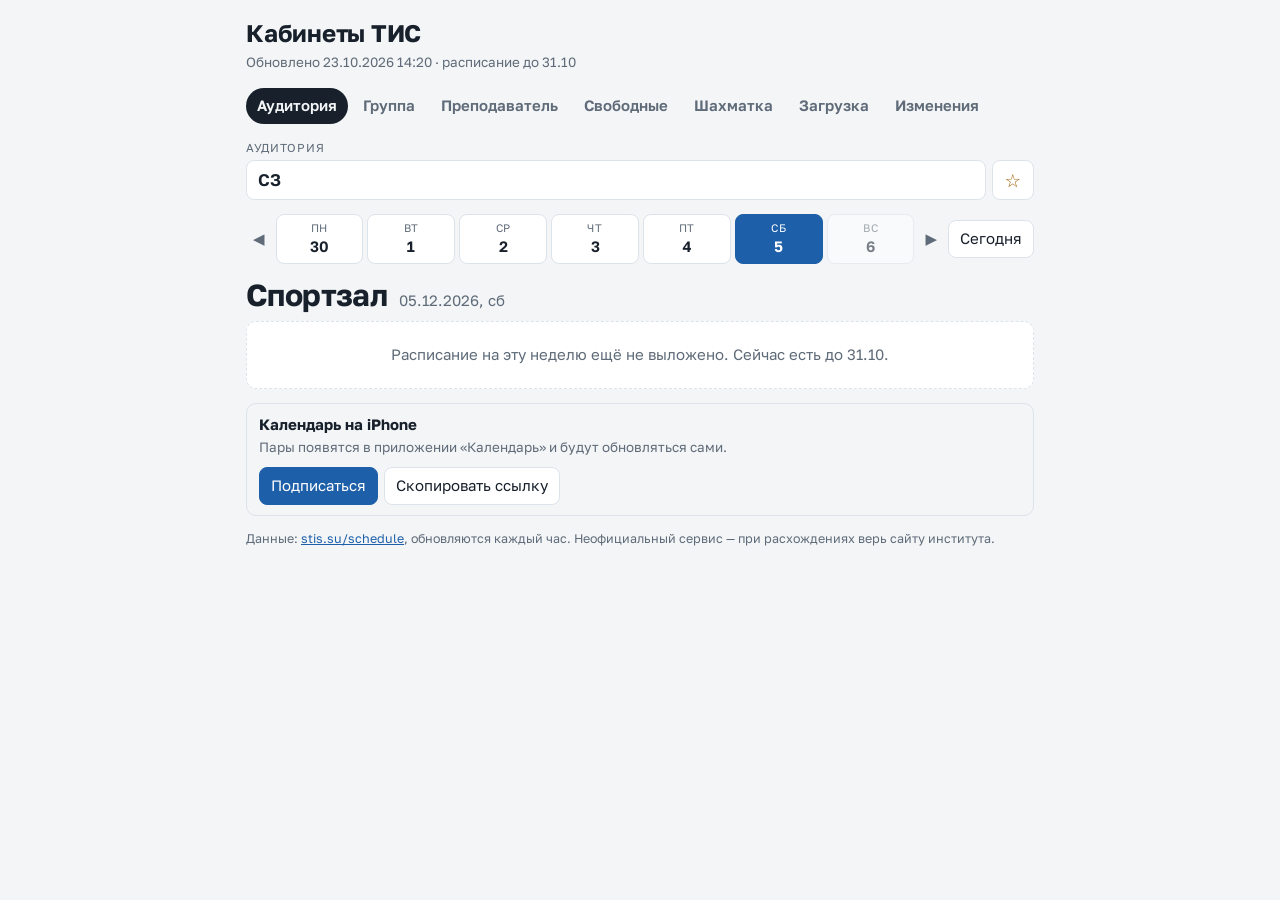
==== index.html @ 3e2d67a1 "Add files via upload" ====
<!doctype html>
<html lang="ru">
<head>
<meta charset="utf-8">
<meta name="viewport" content="width=device-width,initial-scale=1,viewport-fit=cover">
<title>Кабинеты ТИС</title>
<meta name="description" content="Расписание аудиторий, групп и преподавателей ТИС (филиал ДГТУ): свободные кабинеты, изменения, календарь.">
<meta name="apple-mobile-web-app-capable" content="yes">
<meta name="mobile-web-app-capable" content="yes">
<meta name="apple-mobile-web-app-title" content="Кабинеты">
<meta name="apple-mobile-web-app-status-bar-style" content="default">
<meta name="theme-color" content="#f3f5f7" media="(prefers-color-scheme: light)">
<meta name="theme-color" content="#0f141a" media="(prefers-color-scheme: dark)">
<link rel="apple-touch-icon" href="icon-180.png">
<link rel="icon" type="image/png" href="icon-180.png">
<link rel="manifest" href="manifest.json">
<link rel="preconnect" href="https://fonts.googleapis.com">
<link rel="stylesheet" href="https://fonts.googleapis.com/css2?family=Golos+Text:wght@400;500;600;700&family=IBM+Plex+Mono:wght@400;500&display=swap">
<link rel="stylesheet" href="style.css">
</head>
<body>
<div class="wrap">
  <header class="top">
    <div>
      <h1>Кабинеты ТИС</h1>
      <p class="sub" id="updated">Загрузка расписания…</p>
    </div>
  </header>

  <div class="install" id="install" hidden>
    <span>Добавь на экран «Домой»: <b>Поделиться</b> → <b>На экран «Домой»</b></span>
    <button class="ghost" id="installClose" aria-label="Скрыть подсказку">✕</button>
  </div>

  <nav class="tabs" id="tabs" aria-label="Режимы">
    <button data-mode="room">Аудитория</button>
    <button data-mode="group">Группа</button>
    <button data-mode="teacher">Преподаватель</button>
    <button data-mode="free">Свободные</button>
    <button data-mode="grid">Шахматка</button>
    <button data-mode="stats">Загрузка</button>
    <button data-mode="changes">Изменения <span class="badge" id="chBadge" hidden></span></button>
  </nav>

  <section class="picker" id="picker">
    <div class="field">
      <label for="q" id="qLabel">Аудитория</label>
      <div class="qrow">
        <input id="q" list="qList" autocomplete="off" spellcheck="false" placeholder="Начни вводить…">
        <datalist id="qList"></datalist>
        <button id="fav" class="star" aria-label="В избранное" title="В избранное">☆</button>
      </div>
    </div>
    <div class="favs" id="favs"></div>
  </section>

  <section class="days" id="days" aria-label="Дни недели">
    <button class="ghost arrow" id="wPrev" aria-label="Предыдущая неделя">◀</button>
    <div class="strip" id="strip"></div>
    <button class="ghost arrow" id="wNext" aria-label="Следующая неделя">▶</button>
    <button id="todayBtn">Сегодня</button>
  </section>

  <main id="view"></main>

  <section class="cal" id="cal" hidden>
    <div>
      <b>Календарь на iPhone</b>
      <p>Пары появятся в приложении «Календарь» и будут обновляться сами.</p>
    </div>
    <div class="calbtns">
      <a id="calSub" class="btn primary" href="#">Подписаться</a>
      <button id="calCopy">Скопировать ссылку</button>
    </div>
  </section>

  <footer class="foot">
    Данные: <a href="https://stis.su/schedule" target="_blank" rel="noopener">stis.su/schedule</a>, обновляются каждый час.
    Неофициальный сервис — при расхождениях верь сайту института.
  </footer>
</div>
<div class="toast" id="toast" role="status" hidden></div>
<script src="app.js"></script>
</body>
</html>
---- style.css ----
/* Layout: одна колонка-«табло»: режимы → выбор → неделя → лента пар/таблица */
:root{
  --bg:#f3f5f7; --surface:#ffffff; --fg:#17202b; --muted:#5f6b78; --line:#dde3ea;
  --accent:#1d5fa8; --accent-fg:#ffffff; --accent-soft:#e3edf8; --free:#8d98a5;
  --now:#c2410c; --now-soft:#fdeee5; --lab:#2f7d4f; --lab-soft:#e2f2e8; --warn:#a16207; --warn-soft:#fdf3d8;
  --f-body:"Golos Text",system-ui,-apple-system,"Segoe UI",Roboto,sans-serif;
  --f-mono:"IBM Plex Mono",ui-monospace,Consolas,monospace;
  color-scheme:light;
  padding-top:env(safe-area-inset-top,0px); padding-bottom:env(safe-area-inset-bottom,0px);
}
@media (prefers-color-scheme: dark){:root:not([data-theme="light"]){
  --bg:#0f141a; --surface:#171e27; --fg:#e6ebf1; --muted:#97a3b0; --line:#28323e;
  --accent:#7fb2ec; --accent-fg:#0f141a; --accent-soft:#1a2b40; --free:#5d6874;
  --now:#fb923c; --now-soft:#3a2416; --lab:#6fcf97; --lab-soft:#183324; --warn:#facc15; --warn-soft:#3a3214; color-scheme:dark}}
:root[data-theme="dark"]{
  --bg:#0f141a; --surface:#171e27; --fg:#e6ebf1; --muted:#97a3b0; --line:#28323e;
  --accent:#7fb2ec; --accent-fg:#0f141a; --accent-soft:#1a2b40; --free:#5d6874;
  --now:#fb923c; --now-soft:#3a2416; --lab:#6fcf97; --lab-soft:#183324; --warn:#facc15; --warn-soft:#3a3214; color-scheme:dark}

*{box-sizing:border-box}
html{-webkit-text-size-adjust:100%}
body{margin:0;background:var(--bg);color:var(--fg);font:15px/1.45 var(--f-body)}
[hidden]{display:none!important}
a{color:var(--accent)}
:focus-visible{outline:2px solid var(--accent);outline-offset:2px}
button,input,.btn{font:inherit;color:var(--fg);background:var(--surface);border:1px solid var(--line);border-radius:8px;padding:7px 11px}
button,.btn{cursor:pointer;text-decoration:none;display:inline-flex;align-items:center;gap:6px;white-space:nowrap}
button:hover,.btn:hover{border-color:var(--accent)}
button.ghost{background:transparent;border-color:transparent}
.btn.primary,button.primary{background:var(--accent);color:var(--accent-fg);border-color:var(--accent)}
.link{background:none;border:0;padding:0;color:var(--accent);cursor:pointer;font:inherit}
.link:hover{text-decoration:underline}

.wrap{max-width:820px;margin:0 auto;padding-block:16px 40px;padding-left:max(16px,env(safe-area-inset-left,0px));padding-right:max(16px,env(safe-area-inset-right,0px));display:flex;flex-direction:column;gap:14px}
h1{font-size:1.5rem;margin:0;letter-spacing:-.01em;text-wrap:balance}
h2{font-size:1.9rem;margin:0;letter-spacing:-.02em;line-height:1.1;text-wrap:balance}
h3{font-size:1rem;margin:0}
.sub{color:var(--muted);font-size:.84rem;margin:2px 0 0}

.install{display:flex;justify-content:space-between;align-items:center;gap:8px;background:var(--accent-soft);color:var(--fg);border-radius:10px;padding:8px 8px 8px 12px;font-size:.88rem}

.tabs{display:flex;gap:4px;overflow-x:auto;scrollbar-width:none;margin-inline:-4px;padding:2px 4px}
.tabs::-webkit-scrollbar{display:none}
.tabs button{border:0;background:transparent;color:var(--muted);font-weight:600;padding:7px 11px;border-radius:99px}
.tabs button[aria-current="page"]{background:var(--fg);color:var(--bg)}
.badge{background:var(--now);color:#fff;border-radius:99px;font-size:.7rem;padding:0 6px;line-height:1.5}

.picker{display:flex;flex-direction:column;gap:8px}
.field label{display:block;font-size:.72rem;text-transform:uppercase;letter-spacing:.06em;color:var(--muted);margin-bottom:3px}
.qrow{display:flex;gap:6px}
#q{flex:1;min-width:0;font-weight:600;font-size:1.05rem}
.star{font-size:1.15rem;padding:4px 12px;color:var(--warn)}
.favs{display:flex;flex-wrap:wrap;gap:6px}
.favs:empty{display:none}
.chipbtn{padding:4px 10px;border-radius:99px;font-size:.85rem;font-weight:500}
.chipbtn small{color:var(--muted);font-weight:400}
.chipbtn.on{background:var(--accent);color:var(--accent-fg);border-color:var(--accent)}
.chipbtn.on small{color:inherit;opacity:.75}

.days{display:flex;align-items:center;gap:4px}
.strip{flex:1;display:grid;grid-template-columns:repeat(7,1fr);gap:4px;min-width:0}
.strip button{flex-direction:column;gap:0;padding:5px 0;justify-content:center;font-variant-numeric:tabular-nums}
.strip button .w{font-size:.68rem;text-transform:uppercase;letter-spacing:.05em;color:var(--muted)}
.strip button .n{font-weight:600}
.strip button.sun{opacity:.55}
.strip button.today .n{color:var(--now)}
.strip button[aria-pressed="true"]{background:var(--accent);border-color:var(--accent);color:var(--accent-fg)}
.strip button[aria-pressed="true"] .w,.strip button[aria-pressed="true"] .n{color:inherit}
.arrow{padding:6px 6px;color:var(--muted)}

main{display:flex;flex-direction:column;gap:10px;min-width:0}
.head{display:flex;flex-wrap:wrap;align-items:baseline;gap:4px 12px}
.head .meta{color:var(--muted)}
.status{display:flex;gap:8px;flex-wrap:wrap}
.pill{display:inline-flex;align-items:center;gap:6px;font-size:.8rem;font-weight:600;padding:3px 10px;border-radius:99px;background:var(--accent-soft);color:var(--accent)}
.pill.now{background:var(--now-soft);color:var(--now)}
.pill.ok{background:var(--lab-soft);color:var(--lab)}

.list{display:flex;flex-direction:column;gap:6px}
.slot{display:grid;grid-template-columns:3rem 6.4rem 1fr;gap:4px 10px;align-items:start;background:var(--surface);border:1px solid var(--line);border-radius:10px;padding:10px 12px}
.slot.free{background:transparent;border-style:dashed;color:var(--free);padding-block:6px}
.slot.now{border-color:var(--now);box-shadow:inset 3px 0 0 var(--now)}
.slot.past:not(.now){opacity:.62}
.num{font-family:var(--f-mono);font-weight:500;font-size:1.05rem;line-height:1.1}
.num small{display:block;font-size:.62rem;color:var(--muted);letter-spacing:.05em;text-transform:uppercase}
.time{font-family:var(--f-mono);font-variant-numeric:tabular-nums;font-size:.85rem;color:var(--muted);padding-top:2px}
.body{min-width:0;display:flex;flex-direction:column;gap:3px}
.subj{font-weight:600}
.chip{display:inline-block;font-size:.68rem;font-weight:600;padding:1px 7px;border-radius:99px;background:var(--accent-soft);color:var(--accent);margin-right:6px;vertical-align:1px}
.chip.k3{background:var(--lab-soft);color:var(--lab)}
.chip.now{background:var(--now-soft);color:var(--now)}
.who{color:var(--muted);font-size:.88rem;overflow-wrap:anywhere}
.who .link{font-size:inherit}
.mono{font-family:var(--f-mono);font-size:.8rem}
.empty{padding:22px;text-align:center;color:var(--muted);background:var(--surface);border:1px dashed var(--line);border-radius:10px}

/* свободные */
.pairs{display:flex;flex-wrap:wrap;gap:6px}
.pairs button{flex-direction:column;gap:0;padding:5px 10px;font-variant-numeric:tabular-nums}
.pairs button small{font-family:var(--f-mono);font-size:.68rem;color:var(--muted)}
.pairs button[aria-pressed="true"]{background:var(--accent);color:var(--accent-fg);border-color:var(--accent)}
.pairs button[aria-pressed="true"] small{color:inherit}
.bld{display:flex;flex-direction:column;gap:6px}
.bld h3{font-size:.78rem;text-transform:uppercase;letter-spacing:.06em;color:var(--muted);font-weight:600}
.rooms{display:flex;flex-wrap:wrap;gap:6px}
.rooms button{font-family:var(--f-mono);font-weight:500;padding:6px 10px}
.rooms button.ok{background:var(--lab-soft);border-color:transparent;color:var(--lab)}
details{background:var(--surface);border:1px solid var(--line);border-radius:10px;padding:8px 12px}
details summary{cursor:pointer;font-weight:600}
.busyrow{display:grid;grid-template-columns:4.2rem 1fr;gap:10px;padding:6px 0;border-top:1px solid var(--line);font-size:.88rem}
.busyrow:first-of-type{border-top:0}

/* шахматка */
.tablewrap{overflow-x:auto;border:1px solid var(--line);border-radius:10px;background:var(--surface)}
table.grid{border-collapse:separate;border-spacing:0;width:100%;font-size:.78rem}
.grid th,.grid td{border-bottom:1px solid var(--line);padding:0;text-align:center}
.grid thead th{position:sticky;top:0;background:var(--surface);font-family:var(--f-mono);font-weight:500;padding:6px 4px;color:var(--muted)}
.grid thead th.nowcol{color:var(--now)}
.grid tbody th{position:sticky;left:0;background:var(--surface);font-family:var(--f-mono);font-weight:500;text-align:left;padding:4px 10px;white-space:nowrap;z-index:1}
.grid td button{width:100%;min-width:4.4rem;height:2.4rem;border:0;border-radius:0;background:transparent;padding:2px 4px;justify-content:center;font-size:.7rem;color:var(--muted);white-space:normal;line-height:1.15}
.grid td.busy button{background:var(--accent-soft);color:var(--accent);font-weight:600}
.grid td.busy.k3 button{background:var(--lab-soft);color:var(--lab)}
.grid td.nowcol{box-shadow:inset 2px 0 0 var(--now),inset -2px 0 0 var(--now)}
.legend{display:flex;gap:14px;flex-wrap:wrap;font-size:.8rem;color:var(--muted)}
.legend i{display:inline-block;width:12px;height:12px;border-radius:3px;vertical-align:-2px;margin-right:5px}

/* загрузка */
.tiles{display:grid;grid-template-columns:repeat(auto-fit,minmax(150px,1fr));gap:8px}
.tile{background:var(--surface);border:1px solid var(--line);border-radius:10px;padding:10px 12px}
.tile .v{font-size:1.5rem;font-weight:700;font-variant-numeric:tabular-nums;letter-spacing:-.01em}
.tile .l{font-size:.78rem;color:var(--muted)}
.bars{display:flex;flex-direction:column;gap:5px;background:var(--surface);border:1px solid var(--line);border-radius:10px;padding:10px 12px}
.bar{display:grid;grid-template-columns:4.4rem 1fr 3rem;gap:10px;align-items:center;font-size:.85rem}
.bar .name{font-family:var(--f-mono)}
.bar .track{height:10px;background:var(--bg);border-radius:99px;overflow:hidden}
.bar .fill{height:100%;background:var(--accent);border-radius:99px}
.bar .fill.hi{background:var(--now)}
.bar .fill.lo{background:var(--free)}
.bar .pct{text-align:right;font-variant-numeric:tabular-nums;color:var(--muted)}
.note{font-size:.8rem;color:var(--muted)}

/* изменения */
.chg{display:flex;flex-direction:column;gap:2px;background:var(--surface);border:1px solid var(--line);border-radius:10px;padding:9px 12px}
.chg.mine{border-color:var(--warn);box-shadow:inset 3px 0 0 var(--warn)}
.chg .when{font-size:.75rem;color:var(--muted);font-family:var(--f-mono)}
.chg .what{font-weight:600}
.chg .det{font-size:.88rem;color:var(--muted);overflow-wrap:anywhere}
.chg del{color:var(--muted)}
.chg ins{text-decoration:none;color:var(--fg);font-weight:600}

.cal{display:flex;flex-wrap:wrap;justify-content:space-between;align-items:center;gap:10px;border:1px solid var(--line);border-radius:10px;padding:10px 12px}
.cal p{margin:2px 0 0;font-size:.84rem;color:var(--muted)}
.calbtns{display:flex;gap:6px;flex-wrap:wrap}
.foot{font-size:.78rem;color:var(--muted)}
.toast{position:fixed;left:50%;transform:translateX(-50%);bottom:calc(16px + env(safe-area-inset-bottom,0px));background:var(--fg);color:var(--bg);padding:8px 14px;border-radius:99px;font-size:.88rem;z-index:20}

@media (max-width:520px){
  .slot{grid-template-columns:2.6rem 1fr}
  .slot .body{grid-column:1/-1}
  .strip button .w{font-size:.6rem}
  #todayBtn{padding:7px 8px}
  h2{font-size:1.6rem}
}
@media (prefers-reduced-motion:no-preference){.slot,.chg,.tile{transition:border-color .15s}}
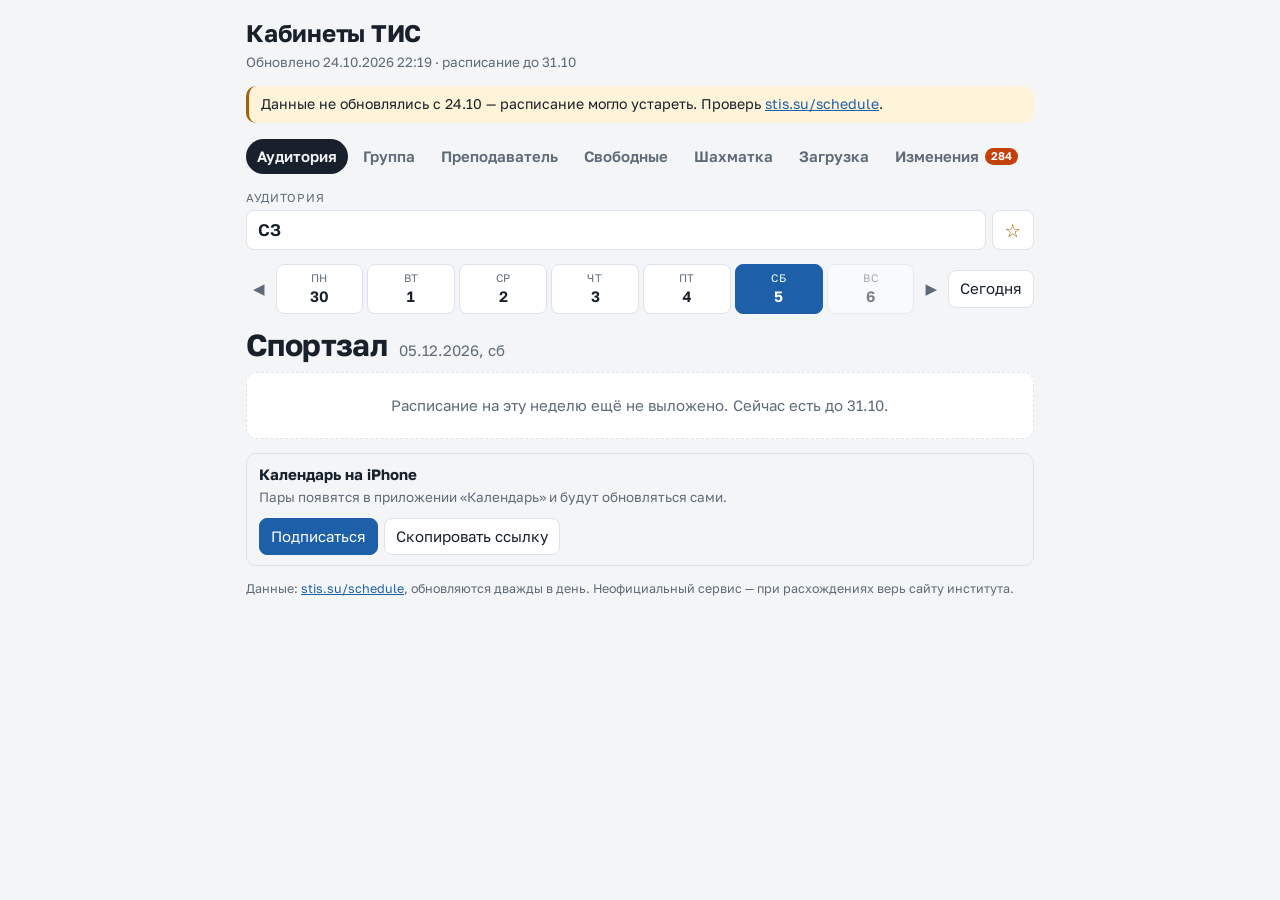
==== commit 6019d81f: "Сайт: плашка устаревания, тексты про обновление, адрес в виджете Co-Authored-By: Claude Opus 5.5 <no" ====
--- a/index.html
+++ b/index.html
@@ -26,6 +26,8 @@
       <p class="sub" id="updated">Загрузка расписания…</p>
     </div>
   </header>
+
+  <div class="stale" id="stale" role="status" hidden></div>
 
   <div class="install" id="install" hidden>
     <span>Добавь на экран «Домой»: <b>Поделиться</b> → <b>На экран «Домой»</b></span>
@@ -75,7 +77,7 @@
   </section>
 
   <footer class="foot">
-    Данные: <a href="https://stis.su/schedule" target="_blank" rel="noopener">stis.su/schedule</a>, обновляются каждый час.
+    Данные: <a href="https://stis.su/schedule" target="_blank" rel="noopener">stis.su/schedule</a>, обновляются дважды в день.
     Неофициальный сервис — при расхождениях верь сайту института.
   </footer>
 </div>
--- a/style.css
+++ b/style.css
@@ -37,6 +37,7 @@
 h3{font-size:1rem;margin:0}
 .sub{color:var(--muted);font-size:.84rem;margin:2px 0 0}
 
+.stale{background:var(--warn-soft);color:var(--fg);border-left:3px solid var(--warn);border-radius:10px;padding:8px 12px;font-size:.88rem}
 .install{display:flex;justify-content:space-between;align-items:center;gap:8px;background:var(--accent-soft);color:var(--fg);border-radius:10px;padding:8px 8px 8px 12px;font-size:.88rem}
 
 .tabs{display:flex;gap:4px;overflow-x:auto;scrollbar-width:none;margin-inline:-4px;padding:2px 4px}
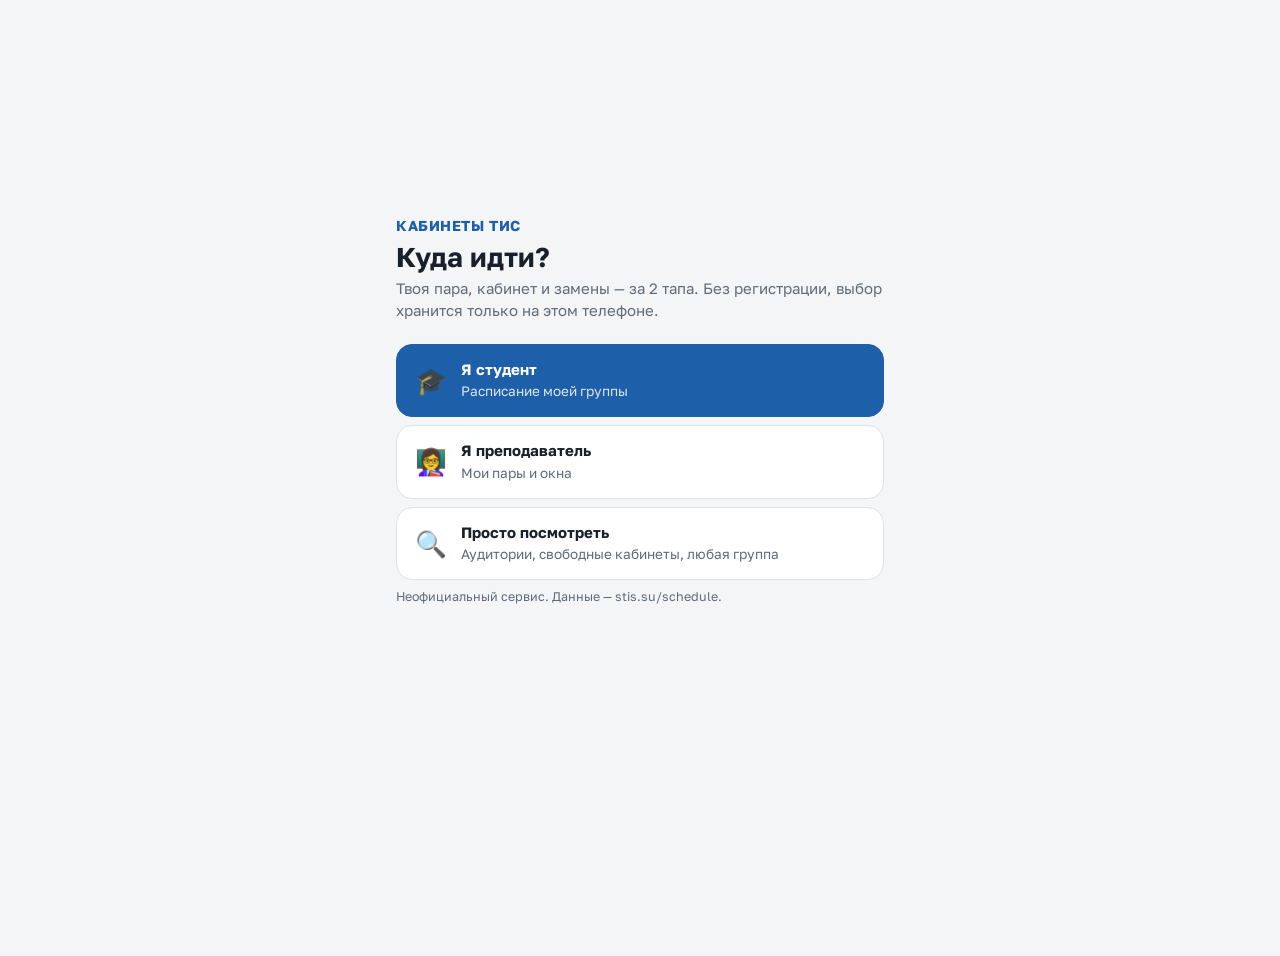
==== commit 06572cf7: "Сайт v3 «Куда идти?»: профили, «Сегодня», неделя, поиск, поделиться; загрузка убрана Co-Authored-By:" ====
--- a/index.html
+++ b/index.html
@@ -4,7 +4,7 @@
 <meta charset="utf-8">
 <meta name="viewport" content="width=device-width,initial-scale=1,viewport-fit=cover">
 <title>Кабинеты ТИС</title>
-<meta name="description" content="Расписание аудиторий, групп и преподавателей ТИС (филиал ДГТУ): свободные кабинеты, изменения, календарь.">
+<meta name="description" content="Куда идти? Расписание групп, аудиторий и преподавателей ТИС (филиал ДГТУ): пары, замены, свободные кабинеты, календарь. Неофициальный сервис.">
 <meta name="apple-mobile-web-app-capable" content="yes">
 <meta name="mobile-web-app-capable" content="yes">
 <meta name="apple-mobile-web-app-title" content="Кабинеты">
@@ -15,73 +15,13 @@
 <link rel="icon" type="image/png" href="icon-180.png">
 <link rel="manifest" href="manifest.json">
 <link rel="preconnect" href="https://fonts.googleapis.com">
-<link rel="stylesheet" href="https://fonts.googleapis.com/css2?family=Golos+Text:wght@400;500;600;700&family=IBM+Plex+Mono:wght@400;500&display=swap">
+<link rel="stylesheet" href="https://fonts.googleapis.com/css2?family=Golos+Text:wght@400;500;600;700&family=IBM+Plex+Mono:wght@400;500;600&display=swap">
 <link rel="stylesheet" href="style.css">
 </head>
 <body>
-<div class="wrap">
-  <header class="top">
-    <div>
-      <h1>Кабинеты ТИС</h1>
-      <p class="sub" id="updated">Загрузка расписания…</p>
-    </div>
-  </header>
-
-  <div class="stale" id="stale" role="status" hidden></div>
-
-  <div class="install" id="install" hidden>
-    <span>Добавь на экран «Домой»: <b>Поделиться</b> → <b>На экран «Домой»</b></span>
-    <button class="ghost" id="installClose" aria-label="Скрыть подсказку">✕</button>
-  </div>
-
-  <nav class="tabs" id="tabs" aria-label="Режимы">
-    <button data-mode="room">Аудитория</button>
-    <button data-mode="group">Группа</button>
-    <button data-mode="teacher">Преподаватель</button>
-    <button data-mode="free">Свободные</button>
-    <button data-mode="grid">Шахматка</button>
-    <button data-mode="stats">Загрузка</button>
-    <button data-mode="changes">Изменения <span class="badge" id="chBadge" hidden></span></button>
-  </nav>
-
-  <section class="picker" id="picker">
-    <div class="field">
-      <label for="q" id="qLabel">Аудитория</label>
-      <div class="qrow">
-        <input id="q" list="qList" autocomplete="off" spellcheck="false" placeholder="Начни вводить…">
-        <datalist id="qList"></datalist>
-        <button id="fav" class="star" aria-label="В избранное" title="В избранное">☆</button>
-      </div>
-    </div>
-    <div class="favs" id="favs"></div>
-  </section>
-
-  <section class="days" id="days" aria-label="Дни недели">
-    <button class="ghost arrow" id="wPrev" aria-label="Предыдущая неделя">◀</button>
-    <div class="strip" id="strip"></div>
-    <button class="ghost arrow" id="wNext" aria-label="Следующая неделя">▶</button>
-    <button id="todayBtn">Сегодня</button>
-  </section>
-
-  <main id="view"></main>
-
-  <section class="cal" id="cal" hidden>
-    <div>
-      <b>Календарь на iPhone</b>
-      <p>Пары появятся в приложении «Календарь» и будут обновляться сами.</p>
-    </div>
-    <div class="calbtns">
-      <a id="calSub" class="btn primary" href="#">Подписаться</a>
-      <button id="calCopy">Скопировать ссылку</button>
-    </div>
-  </section>
-
-  <footer class="foot">
-    Данные: <a href="https://stis.su/schedule" target="_blank" rel="noopener">stis.su/schedule</a>, обновляются дважды в день.
-    Неофициальный сервис — при расхождениях верь сайту института.
-  </footer>
-</div>
+<div class="app" id="app"><p class="empty">Загрузка расписания…</p></div>
 <div class="toast" id="toast" role="status" hidden></div>
+<nav class="tabbar" id="tabbar" aria-label="Разделы" hidden><div id="tabs"></div></nav>
 <script src="app.js"></script>
 </body>
 </html>
--- a/style.css
+++ b/style.css
@@ -1,116 +1,151 @@
-/* Layout: одна колонка-«табло»: режимы → выбор → неделя → лента пар/таблица */
+/* Layout: «моё расписание сначала» — онбординг → Сегодня / Неделя / Найти / Ещё (нижняя панель) */
 :root{
   --bg:#f3f5f7; --surface:#ffffff; --fg:#17202b; --muted:#5f6b78; --line:#dde3ea;
-  --accent:#1d5fa8; --accent-fg:#ffffff; --accent-soft:#e3edf8; --free:#8d98a5;
+  --accent:#1d5fa8; --accent-fg:#ffffff; --accent-soft:#e3edf8;
   --now:#c2410c; --now-soft:#fdeee5; --lab:#2f7d4f; --lab-soft:#e2f2e8; --warn:#a16207; --warn-soft:#fdf3d8;
   --f-body:"Golos Text",system-ui,-apple-system,"Segoe UI",Roboto,sans-serif;
   --f-mono:"IBM Plex Mono",ui-monospace,Consolas,monospace;
   color-scheme:light;
-  padding-top:env(safe-area-inset-top,0px); padding-bottom:env(safe-area-inset-bottom,0px);
 }
 @media (prefers-color-scheme: dark){:root:not([data-theme="light"]){
   --bg:#0f141a; --surface:#171e27; --fg:#e6ebf1; --muted:#97a3b0; --line:#28323e;
-  --accent:#7fb2ec; --accent-fg:#0f141a; --accent-soft:#1a2b40; --free:#5d6874;
+  --accent:#7fb2ec; --accent-fg:#0f141a; --accent-soft:#1a2b40;
   --now:#fb923c; --now-soft:#3a2416; --lab:#6fcf97; --lab-soft:#183324; --warn:#facc15; --warn-soft:#3a3214; color-scheme:dark}}
 :root[data-theme="dark"]{
   --bg:#0f141a; --surface:#171e27; --fg:#e6ebf1; --muted:#97a3b0; --line:#28323e;
-  --accent:#7fb2ec; --accent-fg:#0f141a; --accent-soft:#1a2b40; --free:#5d6874;
+  --accent:#7fb2ec; --accent-fg:#0f141a; --accent-soft:#1a2b40;
   --now:#fb923c; --now-soft:#3a2416; --lab:#6fcf97; --lab-soft:#183324; --warn:#facc15; --warn-soft:#3a3214; color-scheme:dark}
 
 *{box-sizing:border-box}
+[hidden]{display:none!important}
 html{-webkit-text-size-adjust:100%}
 body{margin:0;background:var(--bg);color:var(--fg);font:15px/1.45 var(--f-body)}
-[hidden]{display:none!important}
-a{color:var(--accent)}
-:focus-visible{outline:2px solid var(--accent);outline-offset:2px}
-button,input,.btn{font:inherit;color:var(--fg);background:var(--surface);border:1px solid var(--line);border-radius:8px;padding:7px 11px}
-button,.btn{cursor:pointer;text-decoration:none;display:inline-flex;align-items:center;gap:6px;white-space:nowrap}
-button:hover,.btn:hover{border-color:var(--accent)}
-button.ghost{background:transparent;border-color:transparent}
-.btn.primary,button.primary{background:var(--accent);color:var(--accent-fg);border-color:var(--accent)}
-.link{background:none;border:0;padding:0;color:var(--accent);cursor:pointer;font:inherit}
-.link:hover{text-decoration:underline}
+button{font:inherit;color:inherit;cursor:pointer}
+input{font:inherit}
+.mono{font-family:var(--f-mono)}
+.muted{color:var(--muted)}
+.app{max-width:520px;margin:0 auto;padding:12px 16px calc(84px + env(safe-area-inset-bottom,0px))}
 
-.wrap{max-width:820px;margin:0 auto;padding-block:16px 40px;padding-left:max(16px,env(safe-area-inset-left,0px));padding-right:max(16px,env(safe-area-inset-right,0px));display:flex;flex-direction:column;gap:14px}
-h1{font-size:1.5rem;margin:0;letter-spacing:-.01em;text-wrap:balance}
-h2{font-size:1.9rem;margin:0;letter-spacing:-.02em;line-height:1.1;text-wrap:balance}
-h3{font-size:1rem;margin:0}
-.sub{color:var(--muted);font-size:.84rem;margin:2px 0 0}
+/* шапка с профилями */
+.top{display:flex;align-items:center;gap:8px;margin:4px 0 12px}
+.profiles{display:flex;gap:6px;overflow-x:auto;scrollbar-width:none;flex:1;min-width:0}
+.profiles::-webkit-scrollbar{display:none}
+.prof{flex:none;border:1px solid var(--line);background:var(--surface);border-radius:99px;padding:6px 12px;font-weight:600;font-size:.88rem;white-space:nowrap}
+.prof small{font-weight:400;color:var(--muted);margin-left:4px}
+.prof[aria-pressed="true"]{background:var(--fg);color:var(--bg);border-color:var(--fg)}
+.prof[aria-pressed="true"] small{color:inherit;opacity:.7}
+.prof.add{color:var(--accent);border-style:dashed}
 
-.stale{background:var(--warn-soft);color:var(--fg);border-left:3px solid var(--warn);border-radius:10px;padding:8px 12px;font-size:.88rem}
-.install{display:flex;justify-content:space-between;align-items:center;gap:8px;background:var(--accent-soft);color:var(--fg);border-radius:10px;padding:8px 8px 8px 12px;font-size:.88rem}
+/* карточка «сейчас / следующая» */
+.hero{background:var(--accent);color:var(--accent-fg);border-radius:20px;padding:16px 18px;margin-bottom:14px}
+.hero.now{background:var(--now)}
+.hero.calm{background:var(--surface);color:var(--fg);border:1px solid var(--line)}
+.hero .lbl{font-size:.8rem;font-weight:600;text-transform:uppercase;letter-spacing:.06em;opacity:.85}
+.hero .room{font-family:var(--f-mono);font-size:2.6rem;font-weight:600;line-height:1.1;margin:6px 0 2px}
+.hero .subj{font-size:1.05rem;font-weight:600;line-height:1.3}
+.hero .meta{font-size:.88rem;opacity:.85;margin-top:4px}
+.hero .bar{height:6px;background:color-mix(in srgb,currentColor 25%,transparent);border-radius:99px;margin-top:12px;overflow:hidden}
+.hero .bar i{display:block;height:100%;background:currentColor;border-radius:99px}
 
-.tabs{display:flex;gap:4px;overflow-x:auto;scrollbar-width:none;margin-inline:-4px;padding:2px 4px}
-.tabs::-webkit-scrollbar{display:none}
-.tabs button{border:0;background:transparent;color:var(--muted);font-weight:600;padding:7px 11px;border-radius:99px}
-.tabs button[aria-current="page"]{background:var(--fg);color:var(--bg)}
-.badge{background:var(--now);color:#fff;border-radius:99px;font-size:.7rem;padding:0 6px;line-height:1.5}
+/* дни */
+.days{display:grid;grid-template-columns:28px repeat(6,1fr) 28px;gap:4px;align-items:center;margin-bottom:12px}
+.days button{border:0;background:none;padding:6px 0;border-radius:12px;display:flex;flex-direction:column;align-items:center;line-height:1.15}
+.days .w{font-size:.7rem;color:var(--muted);text-transform:uppercase}
+.days .n{font-weight:700;font-size:1.05rem}
+.days button.today .n{color:var(--accent)}
+.days button[aria-pressed="true"]{background:var(--fg);color:var(--bg)}
+.days button[aria-pressed="true"] .w,.days button[aria-pressed="true"] .n{color:inherit}
+.days button.has::after{content:"";width:4px;height:4px;border-radius:50%;background:currentColor;opacity:.5;margin-top:3px}
+.days.sticky{position:sticky;top:0;z-index:3;background:var(--bg);margin:0 -16px 12px;padding:6px 16px}
+.back{flex:none;border:0;background:none;color:var(--accent);font-weight:600;padding:6px 4px 6px 0;font-size:.95rem}
+.days .arr{color:var(--muted);font-size:1.1rem}
 
-.picker{display:flex;flex-direction:column;gap:8px}
-.field label{display:block;font-size:.72rem;text-transform:uppercase;letter-spacing:.06em;color:var(--muted);margin-bottom:3px}
-.qrow{display:flex;gap:6px}
-#q{flex:1;min-width:0;font-weight:600;font-size:1.05rem}
-.star{font-size:1.15rem;padding:4px 12px;color:var(--warn)}
-.favs{display:flex;flex-wrap:wrap;gap:6px}
-.favs:empty{display:none}
-.chipbtn{padding:4px 10px;border-radius:99px;font-size:.85rem;font-weight:500}
-.chipbtn small{color:var(--muted);font-weight:400}
-.chipbtn.on{background:var(--accent);color:var(--accent-fg);border-color:var(--accent)}
-.chipbtn.on small{color:inherit;opacity:.75}
+h2{font-size:1.15rem;margin:4px 0 10px}
+h3{font-size:.8rem;text-transform:uppercase;letter-spacing:.06em;color:var(--muted);margin:18px 0 8px}
 
-.days{display:flex;align-items:center;gap:4px}
-.strip{flex:1;display:grid;grid-template-columns:repeat(7,1fr);gap:4px;min-width:0}
-.strip button{flex-direction:column;gap:0;padding:5px 0;justify-content:center;font-variant-numeric:tabular-nums}
-.strip button .w{font-size:.68rem;text-transform:uppercase;letter-spacing:.05em;color:var(--muted)}
-.strip button .n{font-weight:600}
-.strip button.sun{opacity:.55}
-.strip button.today .n{color:var(--now)}
-.strip button[aria-pressed="true"]{background:var(--accent);border-color:var(--accent);color:var(--accent-fg)}
-.strip button[aria-pressed="true"] .w,.strip button[aria-pressed="true"] .n{color:inherit}
-.arrow{padding:6px 6px;color:var(--muted)}
-
-main{display:flex;flex-direction:column;gap:10px;min-width:0}
-.head{display:flex;flex-wrap:wrap;align-items:baseline;gap:4px 12px}
-.head .meta{color:var(--muted)}
-.status{display:flex;gap:8px;flex-wrap:wrap}
-.pill{display:inline-flex;align-items:center;gap:6px;font-size:.8rem;font-weight:600;padding:3px 10px;border-radius:99px;background:var(--accent-soft);color:var(--accent)}
-.pill.now{background:var(--now-soft);color:var(--now)}
-.pill.ok{background:var(--lab-soft);color:var(--lab)}
-
-.list{display:flex;flex-direction:column;gap:6px}
-.slot{display:grid;grid-template-columns:3rem 6.4rem 1fr;gap:4px 10px;align-items:start;background:var(--surface);border:1px solid var(--line);border-radius:10px;padding:10px 12px}
-.slot.free{background:transparent;border-style:dashed;color:var(--free);padding-block:6px}
-.slot.now{border-color:var(--now);box-shadow:inset 3px 0 0 var(--now)}
-.slot.past:not(.now){opacity:.62}
-.num{font-family:var(--f-mono);font-weight:500;font-size:1.05rem;line-height:1.1}
-.num small{display:block;font-size:.62rem;color:var(--muted);letter-spacing:.05em;text-transform:uppercase}
-.time{font-family:var(--f-mono);font-variant-numeric:tabular-nums;font-size:.85rem;color:var(--muted);padding-top:2px}
-.body{min-width:0;display:flex;flex-direction:column;gap:3px}
-.subj{font-weight:600}
+/* пары */
+.lesson{display:grid;grid-template-columns:52px 1fr;gap:10px;margin-bottom:8px}
+.lesson .t{font-family:var(--f-mono);font-size:.82rem;text-align:right;padding-top:12px;line-height:1.25}
+.lesson .t b{display:block;font-size:.95rem}
+.card{background:var(--surface);border:1px solid var(--line);border-radius:14px;padding:10px 12px;min-width:0}
+.card .s{font-weight:600;line-height:1.3}
+.card .who{font-size:.85rem;color:var(--muted);margin-top:3px}
+.card .r{font-family:var(--f-mono);font-weight:600;color:var(--fg)}
+.lesson.past{opacity:.5}
+.lesson.cur .card{border-color:var(--now);box-shadow:inset 3px 0 0 var(--now)}
+.lesson.cancel .card{background:transparent;border-style:dashed}
+.lesson.cancel .s{text-decoration:line-through;color:var(--muted)}
 .chip{display:inline-block;font-size:.68rem;font-weight:600;padding:1px 7px;border-radius:99px;background:var(--accent-soft);color:var(--accent);margin-right:6px;vertical-align:1px}
 .chip.k3{background:var(--lab-soft);color:var(--lab)}
-.chip.now{background:var(--now-soft);color:var(--now)}
-.who{color:var(--muted);font-size:.88rem;overflow-wrap:anywhere}
-.who .link{font-size:inherit}
-.mono{font-family:var(--f-mono);font-size:.8rem}
-.empty{padding:22px;text-align:center;color:var(--muted);background:var(--surface);border:1px dashed var(--line);border-radius:10px}
+.chip.chg{background:var(--warn-soft);color:var(--warn)}
+.chip.nw{background:var(--now-soft);color:var(--now)}
+.gap{margin:2px 0 10px 62px;font-size:.8rem;color:var(--muted);display:flex;align-items:center;gap:8px}
+.gap::before{content:"";flex:none;width:18px;border-top:1px dashed var(--muted)}
+.empty{background:var(--surface);border:1px dashed var(--line);border-radius:14px;padding:22px 16px;text-align:center;color:var(--muted)}
+.link{background:none;border:0;padding:0;color:var(--accent);font:inherit}
 
-/* свободные */
-.pairs{display:flex;flex-wrap:wrap;gap:6px}
-.pairs button{flex-direction:column;gap:0;padding:5px 10px;font-variant-numeric:tabular-nums}
-.pairs button small{font-family:var(--f-mono);font-size:.68rem;color:var(--muted)}
-.pairs button[aria-pressed="true"]{background:var(--accent);color:var(--accent-fg);border-color:var(--accent)}
+/* неделя */
+.wday{background:var(--surface);border:1px solid var(--line);border-radius:14px;padding:10px 12px;margin-bottom:8px}
+.wday.today{border-color:var(--accent)}
+.wday .hd{display:flex;justify-content:space-between;align-items:baseline;font-weight:700;margin-bottom:4px;background:none;border:0;padding:0;width:100%;text-align:left}
+.wday .hd span{font-weight:400;font-size:.8rem;color:var(--muted)}
+.wrow{display:grid;grid-template-columns:18px 44px 1fr auto;gap:8px;font-size:.88rem;padding:3px 0;align-items:baseline}
+.wrow .p{color:var(--muted);font-family:var(--f-mono)}
+.wrow .tm{font-family:var(--f-mono);color:var(--muted);font-size:.8rem}
+.wrow .sj{white-space:nowrap;overflow:hidden;text-overflow:ellipsis}
+.wrow .rm{font-family:var(--f-mono);font-weight:600}
+
+/* поиск */
+.search{display:flex;gap:8px;margin-bottom:12px}
+.search input{flex:1;min-width:0;border:1px solid var(--line);background:var(--surface);color:var(--fg);border-radius:12px;padding:12px 14px;font-size:1rem}
+.res{display:flex;flex-direction:column;gap:6px}
+.res button{display:flex;justify-content:space-between;gap:8px;text-align:left;background:var(--surface);border:1px solid var(--line);border-radius:12px;padding:10px 12px}
+.res button small{color:var(--muted);flex:none}
+.big{display:flex;align-items:center;gap:12px;width:100%;text-align:left;background:var(--surface);border:1px solid var(--line);border-radius:16px;padding:14px 16px;margin-bottom:8px}
+.big .ic{font-size:1.6rem;flex:none;width:36px;text-align:center}
+.big b{display:block}
+.big span{font-size:.85rem;color:var(--muted)}
+.big.primary{background:var(--accent);color:var(--accent-fg);border-color:var(--accent)}
+.big.primary span{color:inherit;opacity:.85}
+.pairs{display:flex;gap:6px;overflow-x:auto;scrollbar-width:none;margin-bottom:10px}
+.pairs button{flex:none;border:1px solid var(--line);background:var(--surface);border-radius:12px;padding:6px 12px;font-size:.85rem;line-height:1.2;text-align:center}
+.pairs button small{display:block;color:var(--muted);font-family:var(--f-mono);font-size:.72rem}
+.pairs button[aria-pressed="true"]{background:var(--fg);color:var(--bg);border-color:var(--fg)}
 .pairs button[aria-pressed="true"] small{color:inherit}
-.bld{display:flex;flex-direction:column;gap:6px}
-.bld h3{font-size:.78rem;text-transform:uppercase;letter-spacing:.06em;color:var(--muted);font-weight:600}
-.rooms{display:flex;flex-wrap:wrap;gap:6px}
-.rooms button{font-family:var(--f-mono);font-weight:500;padding:6px 10px}
-.rooms button.ok{background:var(--lab-soft);border-color:transparent;color:var(--lab)}
-details{background:var(--surface);border:1px solid var(--line);border-radius:10px;padding:8px 12px}
-details summary{cursor:pointer;font-weight:600}
-.busyrow{display:grid;grid-template-columns:4.2rem 1fr;gap:10px;padding:6px 0;border-top:1px solid var(--line);font-size:.88rem}
-.busyrow:first-of-type{border-top:0}
+.rooms{display:grid;grid-template-columns:repeat(auto-fill,minmax(96px,1fr));gap:6px}
+.rooms button{background:var(--lab-soft);color:var(--fg);border:1px solid transparent;border-radius:12px;padding:8px 10px;text-align:left}
+.rooms button b{font-family:var(--f-mono);display:block}
+.rooms button small{color:var(--muted);font-size:.75rem}
+.viewing{display:flex;align-items:center;gap:8px;background:var(--accent-soft);border-radius:12px;padding:8px 10px 8px 14px;margin-bottom:12px;font-size:.9rem}
+.viewing b{flex:1;min-width:0;overflow:hidden;text-overflow:ellipsis;white-space:nowrap}
+.btn{border:1px solid var(--line);background:var(--surface);border-radius:10px;padding:6px 12px;font-weight:600;font-size:.85rem}
+.btn.primary{background:var(--accent);border-color:var(--accent);color:var(--accent-fg)}
 
+/* изменения */
+.chg{background:var(--surface);border:1px solid var(--line);border-radius:12px;padding:10px 12px;margin-bottom:6px;font-size:.88rem}
+.chg .w{font-size:.78rem;color:var(--muted)}
+.chg del{color:var(--muted)}
+.chg ins{text-decoration:none;font-weight:600}
+
+/* онбординг */
+.onb{min-height:calc(100vh - 40px);display:flex;flex-direction:column;justify-content:center;padding-bottom:40px}
+.brand{font-weight:700;color:var(--accent);font-size:.9rem;letter-spacing:.04em;text-transform:uppercase;margin-bottom:4px}
+.onb h1{font-size:1.7rem;line-height:1.15;margin:0 0 6px}
+.onb p{color:var(--muted);margin:0 0 22px}
+
+/* нижняя панель */
+.tabbar{position:fixed;z-index:10;left:0;right:0;bottom:0;background:color-mix(in srgb,var(--surface) 92%,transparent);backdrop-filter:blur(10px);border-top:1px solid var(--line);padding:6px 8px calc(6px + env(safe-area-inset-bottom,0px));display:flex;justify-content:center}
+.tabbar div{display:grid;grid-template-columns:repeat(4,1fr);max-width:520px;width:100%}
+.tabbar button{border:0;background:none;display:flex;flex-direction:column;align-items:center;gap:2px;padding:6px 0;font-size:.72rem;color:var(--muted);position:relative}
+.tabbar button .i{font-size:1.25rem;line-height:1}
+.tabbar button[aria-current="page"]{color:var(--accent);font-weight:600}
+.tabbar .dot{position:absolute;top:4px;left:calc(50% + 8px);background:var(--now);color:#fff;border-radius:99px;font-size:.62rem;padding:0 5px;font-weight:700}
+.hrow{display:flex;align-items:center;justify-content:space-between;gap:8px}
+.hrow h2{margin:4px 0 10px}
+.btn.share{color:var(--accent)}
+.toast{position:fixed;left:50%;bottom:calc(76px + env(safe-area-inset-bottom,0px));transform:translateX(-50%);background:var(--fg);color:var(--bg);padding:8px 14px;border-radius:12px;font-size:.88rem;z-index:5;max-width:calc(100% - 32px)}
+.foot{font-size:.78rem;color:var(--muted);margin-top:20px}
+.demo{font-size:.75rem;color:var(--muted);text-align:center;margin:-4px 0 10px}
 /* шахматка */
 .tablewrap{overflow-x:auto;border:1px solid var(--line);border-radius:10px;background:var(--surface)}
 table.grid{border-collapse:separate;border-spacing:0;width:100%;font-size:.78rem}
@@ -124,42 +159,7 @@
 .grid td.nowcol{box-shadow:inset 2px 0 0 var(--now),inset -2px 0 0 var(--now)}
 .legend{display:flex;gap:14px;flex-wrap:wrap;font-size:.8rem;color:var(--muted)}
 .legend i{display:inline-block;width:12px;height:12px;border-radius:3px;vertical-align:-2px;margin-right:5px}
-
-/* загрузка */
-.tiles{display:grid;grid-template-columns:repeat(auto-fit,minmax(150px,1fr));gap:8px}
-.tile{background:var(--surface);border:1px solid var(--line);border-radius:10px;padding:10px 12px}
-.tile .v{font-size:1.5rem;font-weight:700;font-variant-numeric:tabular-nums;letter-spacing:-.01em}
-.tile .l{font-size:.78rem;color:var(--muted)}
-.bars{display:flex;flex-direction:column;gap:5px;background:var(--surface);border:1px solid var(--line);border-radius:10px;padding:10px 12px}
-.bar{display:grid;grid-template-columns:4.4rem 1fr 3rem;gap:10px;align-items:center;font-size:.85rem}
-.bar .name{font-family:var(--f-mono)}
-.bar .track{height:10px;background:var(--bg);border-radius:99px;overflow:hidden}
-.bar .fill{height:100%;background:var(--accent);border-radius:99px}
-.bar .fill.hi{background:var(--now)}
-.bar .fill.lo{background:var(--free)}
-.bar .pct{text-align:right;font-variant-numeric:tabular-nums;color:var(--muted)}
 .note{font-size:.8rem;color:var(--muted)}
-
-/* изменения */
-.chg{display:flex;flex-direction:column;gap:2px;background:var(--surface);border:1px solid var(--line);border-radius:10px;padding:9px 12px}
-.chg.mine{border-color:var(--warn);box-shadow:inset 3px 0 0 var(--warn)}
-.chg .when{font-size:.75rem;color:var(--muted);font-family:var(--f-mono)}
-.chg .what{font-weight:600}
-.chg .det{font-size:.88rem;color:var(--muted);overflow-wrap:anywhere}
-.chg del{color:var(--muted)}
-.chg ins{text-decoration:none;color:var(--fg);font-weight:600}
-
-.cal{display:flex;flex-wrap:wrap;justify-content:space-between;align-items:center;gap:10px;border:1px solid var(--line);border-radius:10px;padding:10px 12px}
-.cal p{margin:2px 0 0;font-size:.84rem;color:var(--muted)}
-.calbtns{display:flex;gap:6px;flex-wrap:wrap}
-.foot{font-size:.78rem;color:var(--muted)}
-.toast{position:fixed;left:50%;transform:translateX(-50%);bottom:calc(16px + env(safe-area-inset-bottom,0px));background:var(--fg);color:var(--bg);padding:8px 14px;border-radius:99px;font-size:.88rem;z-index:20}
-
-@media (max-width:520px){
-  .slot{grid-template-columns:2.6rem 1fr}
-  .slot .body{grid-column:1/-1}
-  .strip button .w{font-size:.6rem}
-  #todayBtn{padding:7px 8px}
-  h2{font-size:1.6rem}
-}
-@media (prefers-reduced-motion:no-preference){.slot,.chg,.tile{transition:border-color .15s}}
+.stale{background:var(--warn-soft);color:var(--fg);border-left:3px solid var(--warn);border-radius:10px;padding:8px 12px;font-size:.88rem;margin-bottom:12px}
+.install{display:flex;justify-content:space-between;align-items:center;gap:8px;background:var(--accent-soft);border-radius:12px;padding:8px 8px 8px 12px;font-size:.88rem;margin-bottom:12px}
+.install button{border:0;background:none;color:var(--muted);font-size:1rem;padding:4px 8px}
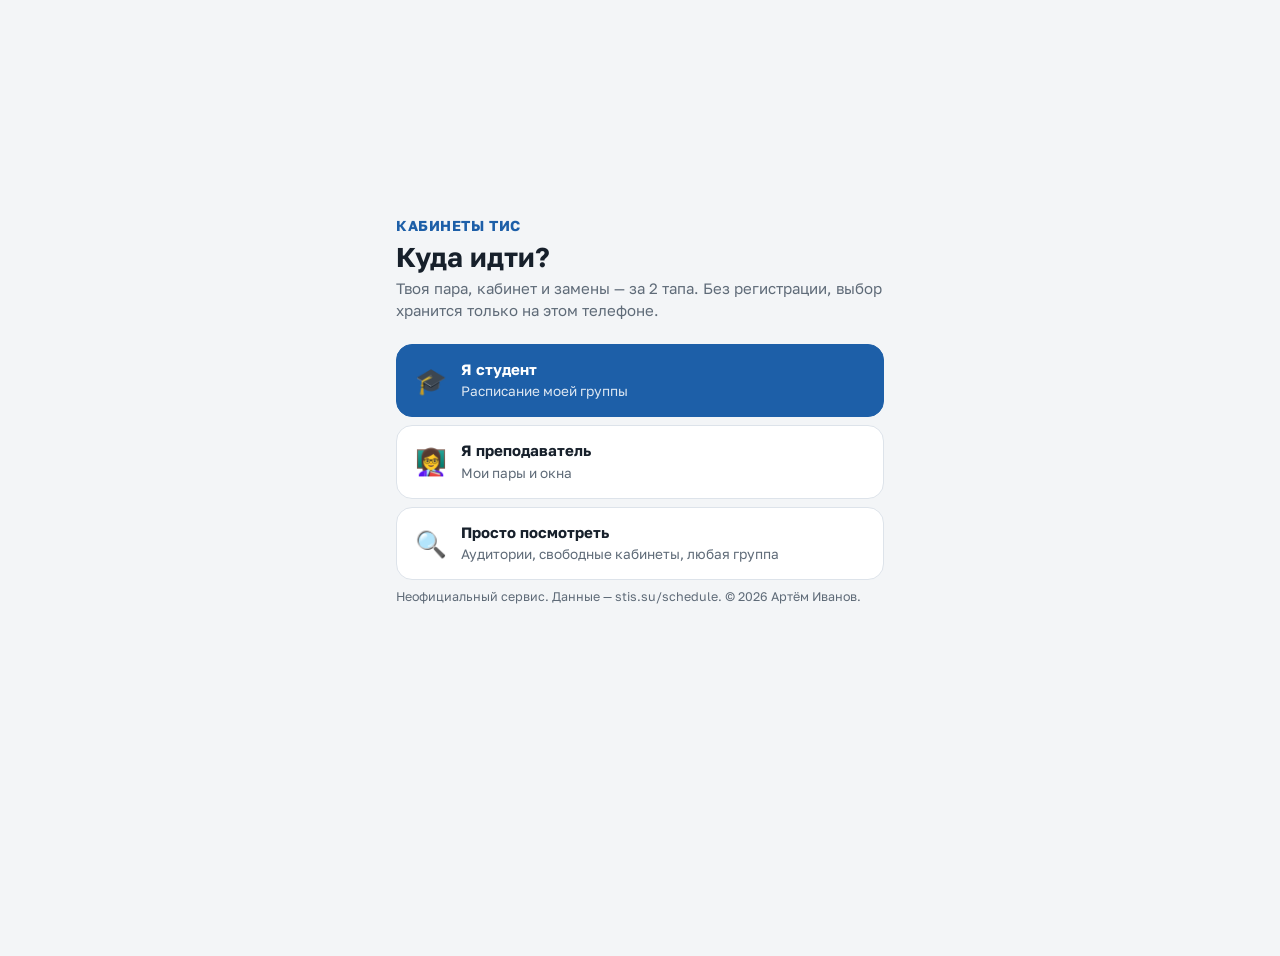
==== commit 0ea26c90: "Авторское право: LICENSE (все права защищены), © в файлах и подвале сайта Co-Authored-By: Claude Opu" ====
--- a/index.html
+++ b/index.html
@@ -1,9 +1,11 @@
 <!doctype html>
+<!-- © 2026 Артём Иванов. Все права защищены. Копирование, изменение и распространение без письменного разрешения автора запрещены (см. LICENSE). -->
 <html lang="ru">
 <head>
 <meta charset="utf-8">
 <meta name="viewport" content="width=device-width,initial-scale=1,viewport-fit=cover">
 <title>Кабинеты ТИС</title>
+<meta name="author" content="Артём Иванов">
 <meta name="description" content="Куда идти? Расписание групп, аудиторий и преподавателей ТИС (филиал ДГТУ): пары, замены, свободные кабинеты, календарь. Неофициальный сервис.">
 <meta name="apple-mobile-web-app-capable" content="yes">
 <meta name="mobile-web-app-capable" content="yes">
--- a/style.css
+++ b/style.css
@@ -1,3 +1,5 @@
+/* © 2026 Артём Иванов. Все права защищены.
+   Копирование, изменение и распространение без письменного разрешения автора запрещены (см. LICENSE). */
 /* Layout: «моё расписание сначала» — онбординг → Сегодня / Неделя / Найти / Ещё (нижняя панель) */
 :root{
   --bg:#f3f5f7; --surface:#ffffff; --fg:#17202b; --muted:#5f6b78; --line:#dde3ea;
@@ -27,14 +29,20 @@
 .app{max-width:520px;margin:0 auto;padding:12px 16px calc(84px + env(safe-area-inset-bottom,0px))}
 
 /* шапка с профилями */
-.top{display:flex;align-items:center;gap:8px;margin:4px 0 12px}
-.profiles{display:flex;gap:6px;overflow-x:auto;scrollbar-width:none;flex:1;min-width:0}
-.profiles::-webkit-scrollbar{display:none}
-.prof{flex:none;border:1px solid var(--line);background:var(--surface);border-radius:99px;padding:6px 12px;font-weight:600;font-size:.88rem;white-space:nowrap}
-.prof small{font-weight:400;color:var(--muted);margin-left:4px}
-.prof[aria-pressed="true"]{background:var(--fg);color:var(--bg);border-color:var(--fg)}
-.prof[aria-pressed="true"] small{color:inherit;opacity:.7}
-.prof.add{color:var(--accent);border-style:dashed}
+.top{display:flex;align-items:center;gap:8px;margin:4px 0 10px;position:relative}
+.who-btn{flex:1;min-width:0;border:0;background:none;padding:2px 0;text-align:left;display:flex;flex-direction:column;line-height:1.2}
+.who-btn .nm{display:flex;align-items:center;gap:6px;min-width:0}
+.who-btn b{font-size:1.35rem;white-space:nowrap;overflow:hidden;text-overflow:ellipsis}
+.who-btn .caret{color:var(--muted);font-size:.9rem;transition:transform .15s}
+.who-btn[aria-expanded="true"] .caret{transform:rotate(180deg)}
+.who-btn small{color:var(--muted);font-size:.8rem}
+.scrim{position:fixed;inset:0;z-index:19}
+.menu{position:absolute;z-index:20;top:calc(100% + 4px);left:0;right:0;background:var(--surface);border:1px solid var(--line);border-radius:14px;padding:6px;box-shadow:0 10px 30px rgb(0 0 0 / .18);display:flex;flex-direction:column;gap:2px}
+.menu button{display:flex;justify-content:space-between;align-items:baseline;gap:8px;border:0;background:none;border-radius:10px;padding:10px 12px;text-align:left}
+.menu button small{color:var(--muted)}
+.menu button[aria-checked="true"]{background:var(--accent-soft)}
+.menu button[aria-checked="true"] b::before{content:"✓ ";color:var(--accent)}
+.menu button.add{color:var(--accent);font-weight:600;font-size:.9rem}
 
 /* карточка «сейчас / следующая» */
 .hero{background:var(--accent);color:var(--accent-fg);border-radius:20px;padding:16px 18px;margin-bottom:14px}
@@ -42,6 +50,7 @@
 .hero.calm{background:var(--surface);color:var(--fg);border:1px solid var(--line)}
 .hero .lbl{font-size:.8rem;font-weight:600;text-transform:uppercase;letter-spacing:.06em;opacity:.85}
 .hero .room{font-family:var(--f-mono);font-size:2.6rem;font-weight:600;line-height:1.1;margin:6px 0 2px}
+.hero .room.sm{font-size:1.6rem}
 .hero .subj{font-size:1.05rem;font-weight:600;line-height:1.3}
 .hero .meta{font-size:.88rem;opacity:.85;margin-top:4px}
 .hero .bar{height:6px;background:color-mix(in srgb,currentColor 25%,transparent);border-radius:99px;margin-top:12px;overflow:hidden}
@@ -67,10 +76,30 @@
 .lesson{display:grid;grid-template-columns:52px 1fr;gap:10px;margin-bottom:8px}
 .lesson .t{font-family:var(--f-mono);font-size:.82rem;text-align:right;padding-top:12px;line-height:1.25}
 .lesson .t b{display:block;font-size:.95rem}
-.card{background:var(--surface);border:1px solid var(--line);border-radius:14px;padding:10px 12px;min-width:0}
+.lesson .t .left{display:block;margin-top:4px;color:var(--now);font-weight:600;font-size:.72rem}
+.card{background:var(--surface);border:1px solid var(--line);border-radius:14px;padding:10px 12px;min-width:0;display:flex;gap:10px;align-items:flex-start}
+.card .main{flex:1;min-width:0}
 .card .s{font-weight:600;line-height:1.3}
 .card .who{font-size:.85rem;color:var(--muted);margin-top:3px}
-.card .r{font-family:var(--f-mono);font-weight:600;color:var(--fg)}
+/* колонка «куда» справа, как на табло */
+.card .rt{flex:none;max-width:40%;font-family:var(--f-mono);font-weight:600;font-size:1.15rem;line-height:1.3;color:var(--accent);text-align:right;overflow-wrap:anywhere}
+.card .rt.sm{font-size:.9rem}
+.lesson.cancel .rt{color:var(--muted);text-decoration:line-through}
+.card .gs{display:flex;flex-wrap:wrap;gap:4px;margin-top:6px}
+.card .gs span{font-size:.74rem;font-weight:600;padding:1px 7px;border-radius:6px;background:var(--bg);border:1px solid var(--line);white-space:nowrap}
+/* таймлайн студента: линия заполняется по времени */
+.tl .lesson{grid-template-columns:52px 12px 1fr;gap:8px}
+.tl .rail{position:relative;margin-bottom:-8px}
+.tl .rail::before,.tl .rail i{content:"";position:absolute;left:5px;width:2px;top:0;bottom:0;background:var(--line);border-radius:2px}
+.tl .rail i{bottom:auto;background:var(--accent);transition:height .4s}
+.tl .rail::after{content:"";position:absolute;left:0;top:14px;width:12px;height:12px;border-radius:50%;background:var(--bg);border:2px solid var(--line);box-sizing:border-box}
+.tl .rail.on::after{background:var(--accent);border-color:var(--accent)}
+.tl .rail.now::after{background:var(--now);border-color:var(--now);box-shadow:0 0 0 4px var(--now-soft)}
+.tl .lesson:last-child .rail{margin-bottom:0}
+.tl .lesson.cancel .rail::after{border-style:dashed}
+.tl .gap{position:relative;margin-left:0;padding-left:80px;margin-bottom:8px;margin-top:0;padding-top:2px;padding-bottom:10px}
+.tl .gap::after{content:"";position:absolute;left:65px;top:0;bottom:0;width:2px;background:var(--line)}
+.tl .gap.done::after{background:var(--accent)}
 .lesson.past{opacity:.5}
 .lesson.cur .card{border-color:var(--now);box-shadow:inset 3px 0 0 var(--now)}
 .lesson.cancel .card{background:transparent;border-style:dashed}
@@ -112,12 +141,25 @@
 .pairs button small{display:block;color:var(--muted);font-family:var(--f-mono);font-size:.72rem}
 .pairs button[aria-pressed="true"]{background:var(--fg);color:var(--bg);border-color:var(--fg)}
 .pairs button[aria-pressed="true"] small{color:inherit}
-.rooms{display:grid;grid-template-columns:repeat(auto-fill,minmax(96px,1fr));gap:6px}
-.rooms button{background:var(--lab-soft);color:var(--fg);border:1px solid transparent;border-radius:12px;padding:8px 10px;text-align:left}
-.rooms button b{font-family:var(--f-mono);display:block}
-.rooms button small{color:var(--muted);font-size:.75rem}
-.viewing{display:flex;align-items:center;gap:8px;background:var(--accent-soft);border-radius:12px;padding:8px 10px 8px 14px;margin-bottom:12px;font-size:.9rem}
-.viewing b{flex:1;min-width:0;overflow:hidden;text-overflow:ellipsis;white-space:nowrap}
+.pairs button.past{opacity:.5}
+.lbl-sm{font-size:.78rem;font-weight:600;color:var(--muted);margin:0 0 6px}
+/* свободные аудитории: группа «до скольки» + метки аудиторий */
+.legend{display:flex;align-items:center;gap:5px;font-size:.78rem;color:var(--muted);margin:0 0 8px}
+.legend i{width:12px;height:12px;border-radius:3px;margin-left:4px}
+.legend i.f,.strip i.f{background:var(--lab);color:var(--surface)}
+.legend i.b,.strip i.b{background:var(--line);color:var(--muted)}
+.frows{display:flex;flex-direction:column;gap:6px}
+.frow{display:grid;grid-template-columns:auto 1fr;grid-template-areas:"n strip" "st st";gap:4px 10px;align-items:center;text-align:left;background:var(--surface);border:1px solid var(--line);border-radius:12px;padding:9px 12px}
+.frow b{grid-area:n;font-family:var(--f-mono);font-size:1.02rem}
+.frow .st{grid-area:st;font-size:.84rem;color:var(--fg)}
+.frow .st.ok{color:var(--lab);font-weight:600}
+.frow .st.warn{color:var(--warn)}
+.strip{grid-area:strip;justify-self:end;display:flex;gap:3px}
+.strip i{width:20px;height:20px;border-radius:5px;font-style:normal;font-size:.68rem;font-weight:700;font-family:var(--f-mono);display:grid;place-items:center}
+.strip i.old{opacity:.35}
+.strip i.sel{outline:2px solid var(--fg);outline-offset:1px}
+.rooms{display:flex;flex-wrap:wrap;gap:6px}
+.rooms button{background:var(--lab-soft);color:var(--fg);border:1px solid transparent;border-radius:10px;padding:6px 10px;font-family:var(--f-mono);font-weight:600;font-size:.92rem}
 .btn{border:1px solid var(--line);background:var(--surface);border-radius:10px;padding:6px 12px;font-weight:600;font-size:.85rem}
 .btn.primary{background:var(--accent);border-color:var(--accent);color:var(--accent-fg)}
 
